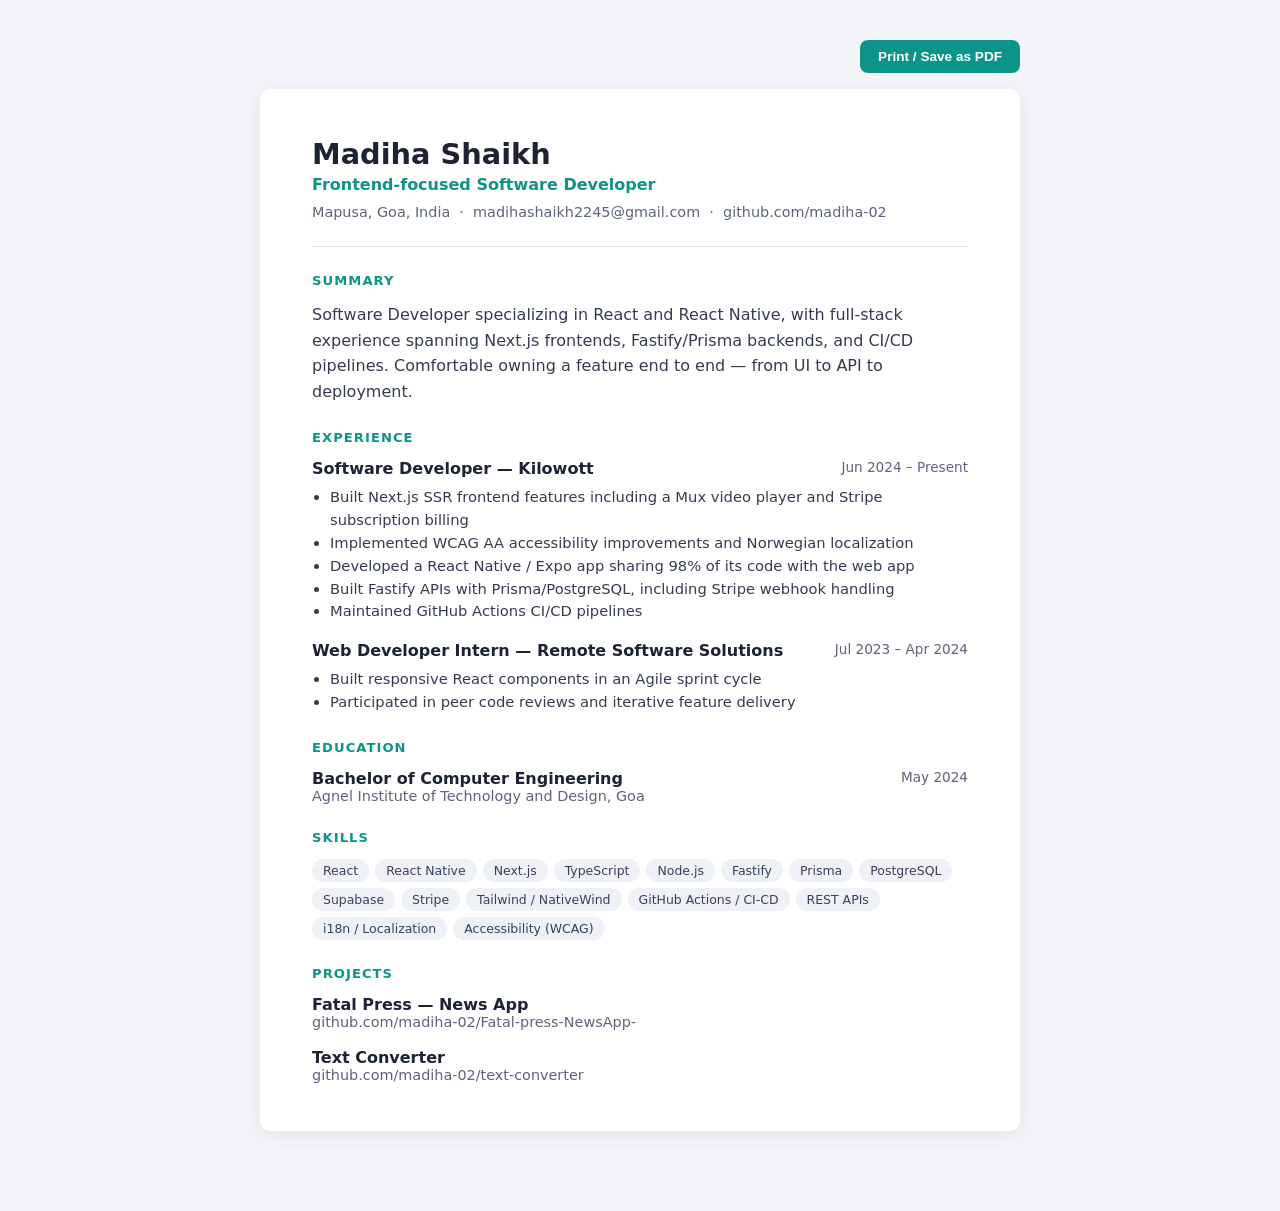
==== cv.html @ 7742baa3 "Initial dashboard site: About/Experience/Projects/Chat/Contact, cartoon avatar with cursor-tracking " ====
<!DOCTYPE html>
<html lang="en">
<head>
<meta charset="UTF-8">
<meta name="viewport" content="width=device-width, initial-scale=1.0">
<title>Madiha Shaikh — CV</title>
<style>
  :root {
    --ink: #1c2333;
    --dim: #5b6479;
    --line: #dfe3ec;
    --accent: #0d9488;
  }
  * { box-sizing: border-box; }
  body {
    font-family: 'Segoe UI', system-ui, sans-serif;
    color: var(--ink);
    background: #f4f5f8;
    margin: 0;
    padding: 40px 16px 80px;
  }
  .sheet {
    max-width: 760px;
    margin: 0 auto;
    background: #fff;
    padding: 48px 52px;
    border-radius: 10px;
    box-shadow: 0 4px 24px rgba(20,25,40,0.08);
  }
  h1 { margin: 0 0 4px; font-size: 1.8rem; }
  .title { color: var(--accent); font-weight: 600; margin: 0 0 10px; }
  .meta { color: var(--dim); font-size: 0.9rem; margin: 0; }
  .meta a { color: var(--dim); text-decoration: none; }
  hr { border: none; border-top: 1px solid var(--line); margin: 26px 0; }
  h2 {
    font-size: 0.82rem;
    text-transform: uppercase;
    letter-spacing: 0.08em;
    color: var(--accent);
    margin: 0 0 14px;
  }
  section { margin-bottom: 26px; }
  .entry { margin-bottom: 18px; }
  .entry:last-child { margin-bottom: 0; }
  .entry-head {
    display: flex;
    justify-content: space-between;
    gap: 12px;
    flex-wrap: wrap;
  }
  .entry-head strong { font-size: 1rem; }
  .entry-org { color: var(--dim); font-size: 0.9rem; }
  .entry-date { color: var(--dim); font-size: 0.85rem; white-space: nowrap; }
  ul { margin: 8px 0 0; padding-left: 18px; color: #333c4f; line-height: 1.55; font-size: 0.92rem; }
  .chips { display: flex; flex-wrap: wrap; gap: 6px; }
  .chip {
    background: #eef2f6;
    border-radius: 999px;
    padding: 4px 11px;
    font-size: 0.78rem;
    color: #33415c;
  }
  .print-bar {
    max-width: 760px;
    margin: 0 auto 16px;
    display: flex;
    justify-content: flex-end;
  }
  .print-bar button {
    background: var(--accent);
    color: #fff;
    border: none;
    padding: 9px 18px;
    border-radius: 8px;
    font-weight: 600;
    cursor: pointer;
    font-size: 0.85rem;
  }
  @media print {
    body { background: #fff; padding: 0; }
    .sheet { box-shadow: none; padding: 0; }
    .print-bar { display: none; }
  }
</style>
</head>
<body>

<div class="print-bar">
  <button onclick="window.print()">Print / Save as PDF</button>
</div>

<div class="sheet">
  <h1>Madiha Shaikh</h1>
  <p class="title">Frontend-focused Software Developer</p>
  <p class="meta">
    Mapusa, Goa, India &nbsp;·&nbsp;
    <a href="mailto:madihashaikh2245@gmail.com">madihashaikh2245@gmail.com</a> &nbsp;·&nbsp;
    <a href="https://github.com/madiha-02">github.com/madiha-02</a>
  </p>

  <hr>

  <section>
    <h2>Summary</h2>
    <p style="color:#333c4f; line-height:1.6; margin:0;">
      Software Developer specializing in React and React Native, with full-stack experience
      spanning Next.js frontends, Fastify/Prisma backends, and CI/CD pipelines. Comfortable
      owning a feature end to end — from UI to API to deployment.
    </p>
  </section>

  <section>
    <h2>Experience</h2>

    <div class="entry">
      <div class="entry-head">
        <strong>Software Developer — Kilowott</strong>
        <span class="entry-date">Jun 2024 – Present</span>
      </div>
      <ul>
        <li>Built Next.js SSR frontend features including a Mux video player and Stripe subscription billing</li>
        <li>Implemented WCAG AA accessibility improvements and Norwegian localization</li>
        <li>Developed a React Native / Expo app sharing 98% of its code with the web app</li>
        <li>Built Fastify APIs with Prisma/PostgreSQL, including Stripe webhook handling</li>
        <li>Maintained GitHub Actions CI/CD pipelines</li>
      </ul>
    </div>

    <div class="entry">
      <div class="entry-head">
        <strong>Web Developer Intern — Remote Software Solutions</strong>
        <span class="entry-date">Jul 2023 – Apr 2024</span>
      </div>
      <ul>
        <li>Built responsive React components in an Agile sprint cycle</li>
        <li>Participated in peer code reviews and iterative feature delivery</li>
      </ul>
    </div>
  </section>

  <section>
    <h2>Education</h2>
    <div class="entry">
      <div class="entry-head">
        <strong>Bachelor of Computer Engineering</strong>
        <span class="entry-date">May 2024</span>
      </div>
      <div class="entry-org">Agnel Institute of Technology and Design, Goa</div>
    </div>
  </section>

  <section>
    <h2>Skills</h2>
    <div class="chips">
      <span class="chip">React</span>
      <span class="chip">React Native</span>
      <span class="chip">Next.js</span>
      <span class="chip">TypeScript</span>
      <span class="chip">Node.js</span>
      <span class="chip">Fastify</span>
      <span class="chip">Prisma</span>
      <span class="chip">PostgreSQL</span>
      <span class="chip">Supabase</span>
      <span class="chip">Stripe</span>
      <span class="chip">Tailwind / NativeWind</span>
      <span class="chip">GitHub Actions / CI-CD</span>
      <span class="chip">REST APIs</span>
      <span class="chip">i18n / Localization</span>
      <span class="chip">Accessibility (WCAG)</span>
    </div>
  </section>

  <section style="margin-bottom:0;">
    <h2>Projects</h2>
    <div class="entry">
      <div class="entry-head"><strong>Fatal Press — News App</strong></div>
      <div class="entry-org">github.com/madiha-02/Fatal-press-NewsApp-</div>
    </div>
    <div class="entry" style="margin-top:10px;">
      <div class="entry-head"><strong>Text Converter</strong></div>
      <div class="entry-org">github.com/madiha-02/text-converter</div>
    </div>
  </section>
</div>

</body>
</html>
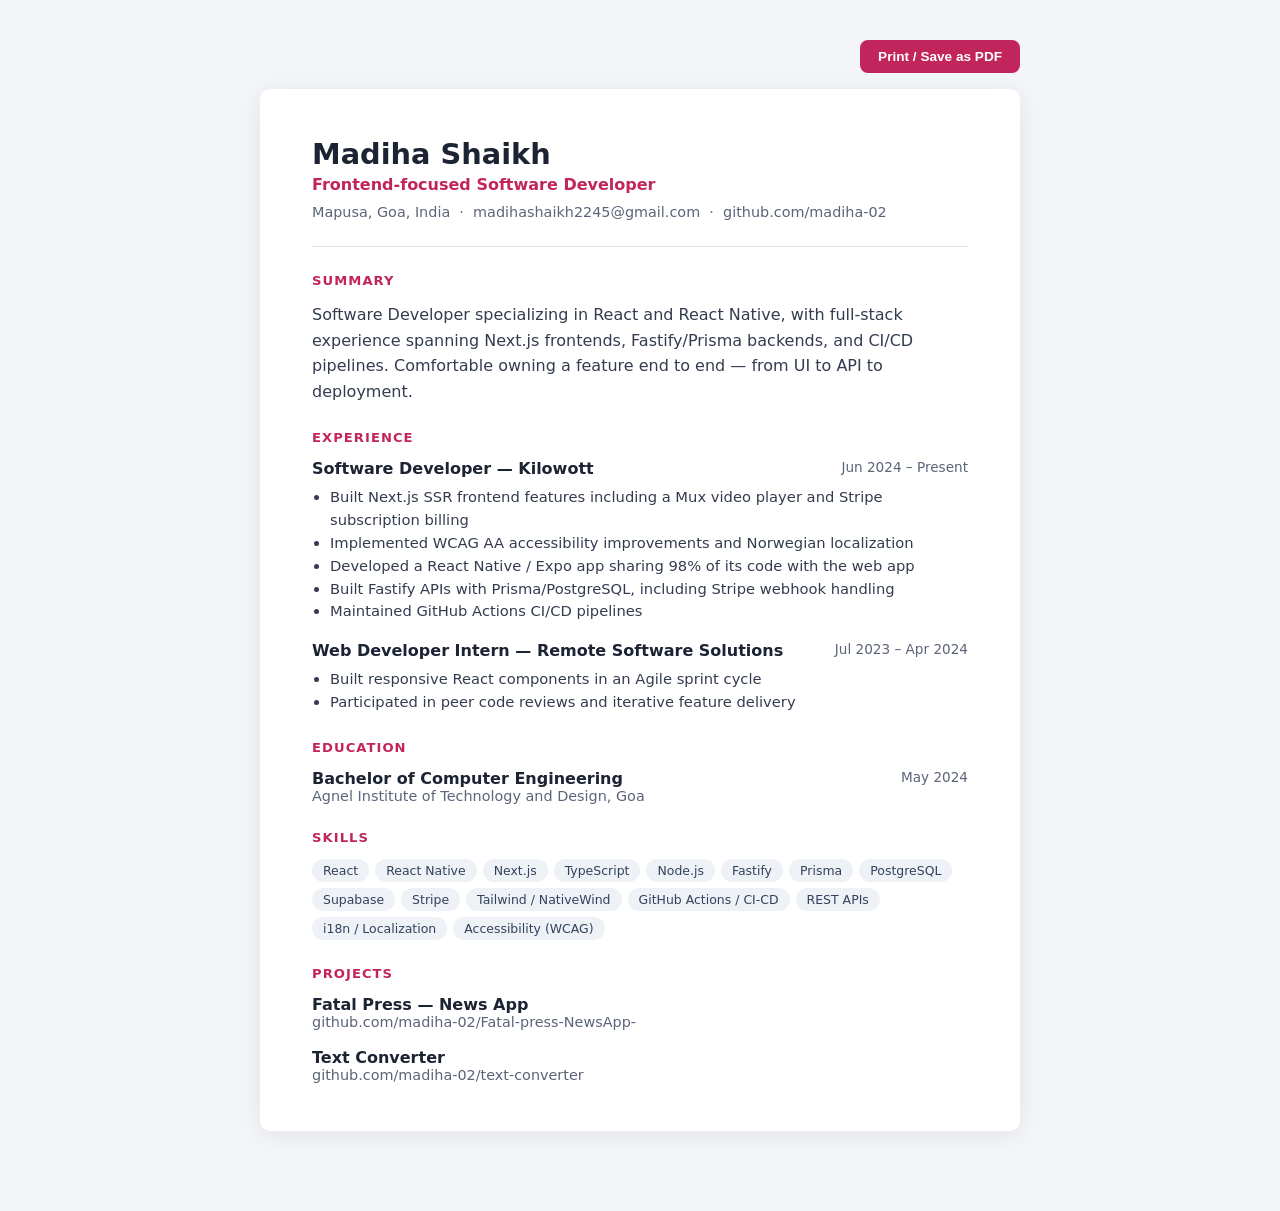
==== commit 60e7b5da: "Swap avatar for a real photo crop with overlaid tracking eyes, restyle as neon character-profile the" ====
--- a/cv.html
+++ b/cv.html
@@ -9,7 +9,7 @@
     --ink: #1c2333;
     --dim: #5b6479;
     --line: #dfe3ec;
-    --accent: #0d9488;
+    --accent: #c2255c;
   }
   * { box-sizing: border-box; }
   body {
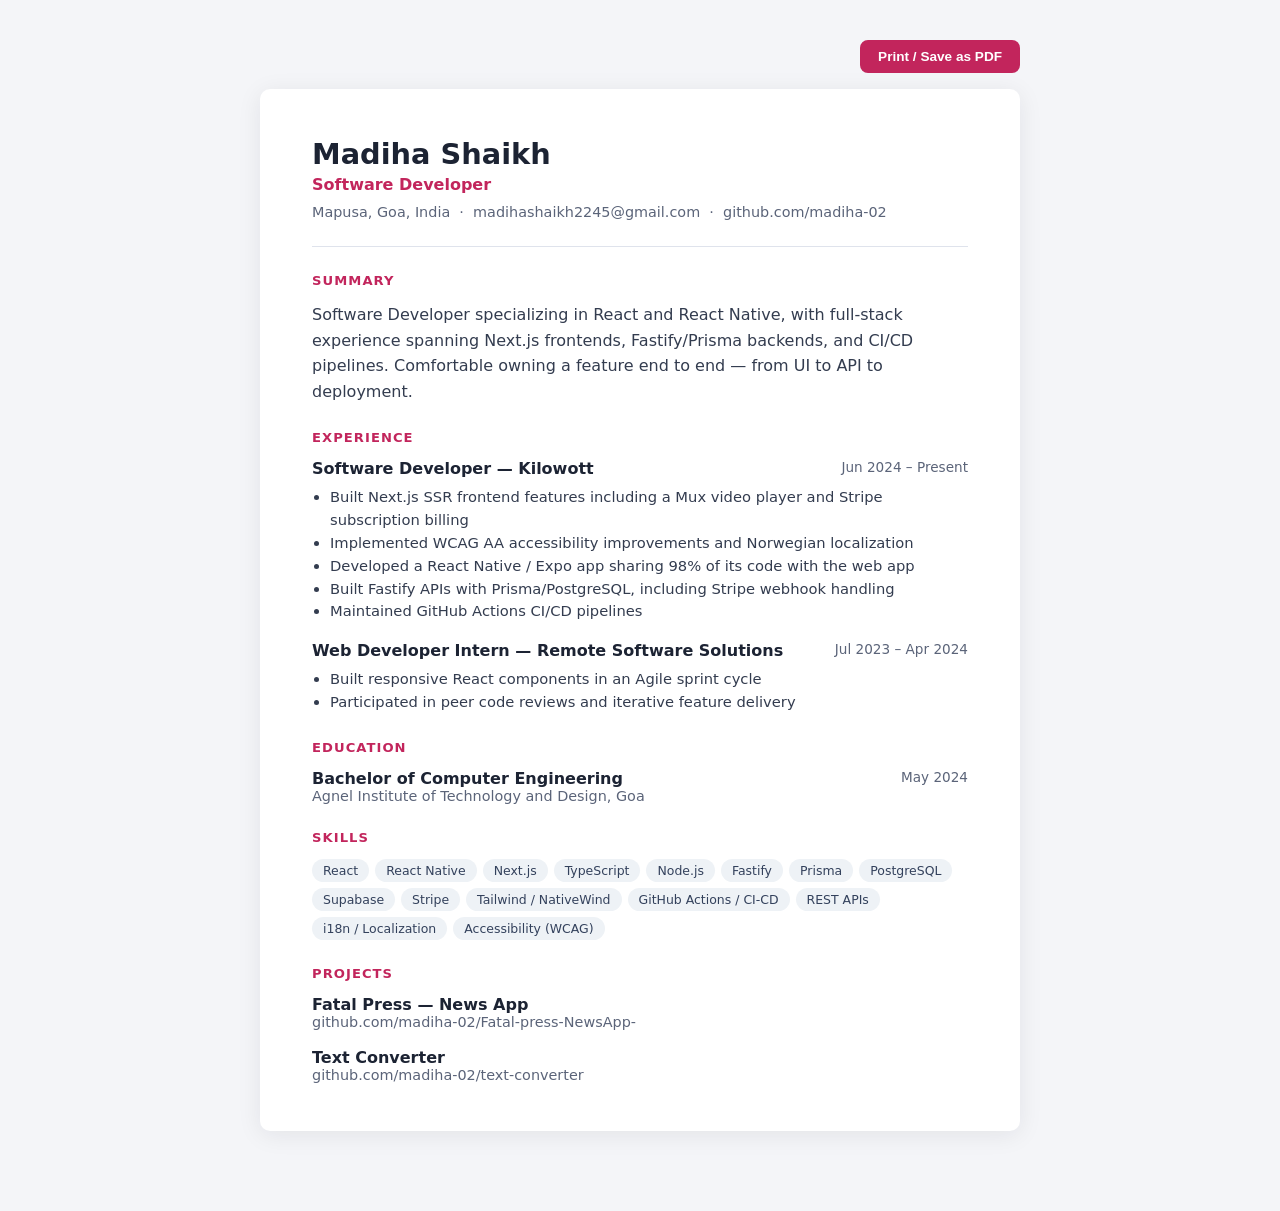
==== commit c545582f: "Simplify role title to just "Software Developer" Removed "Frontend-focused" from the sidebar badge, " ====
--- a/cv.html
+++ b/cv.html
@@ -91,7 +91,7 @@
 
 <div class="sheet">
   <h1>Madiha Shaikh</h1>
-  <p class="title">Frontend-focused Software Developer</p>
+  <p class="title">Software Developer</p>
   <p class="meta">
     Mapusa, Goa, India &nbsp;·&nbsp;
     <a href="mailto:madihashaikh2245@gmail.com">madihashaikh2245@gmail.com</a> &nbsp;·&nbsp;
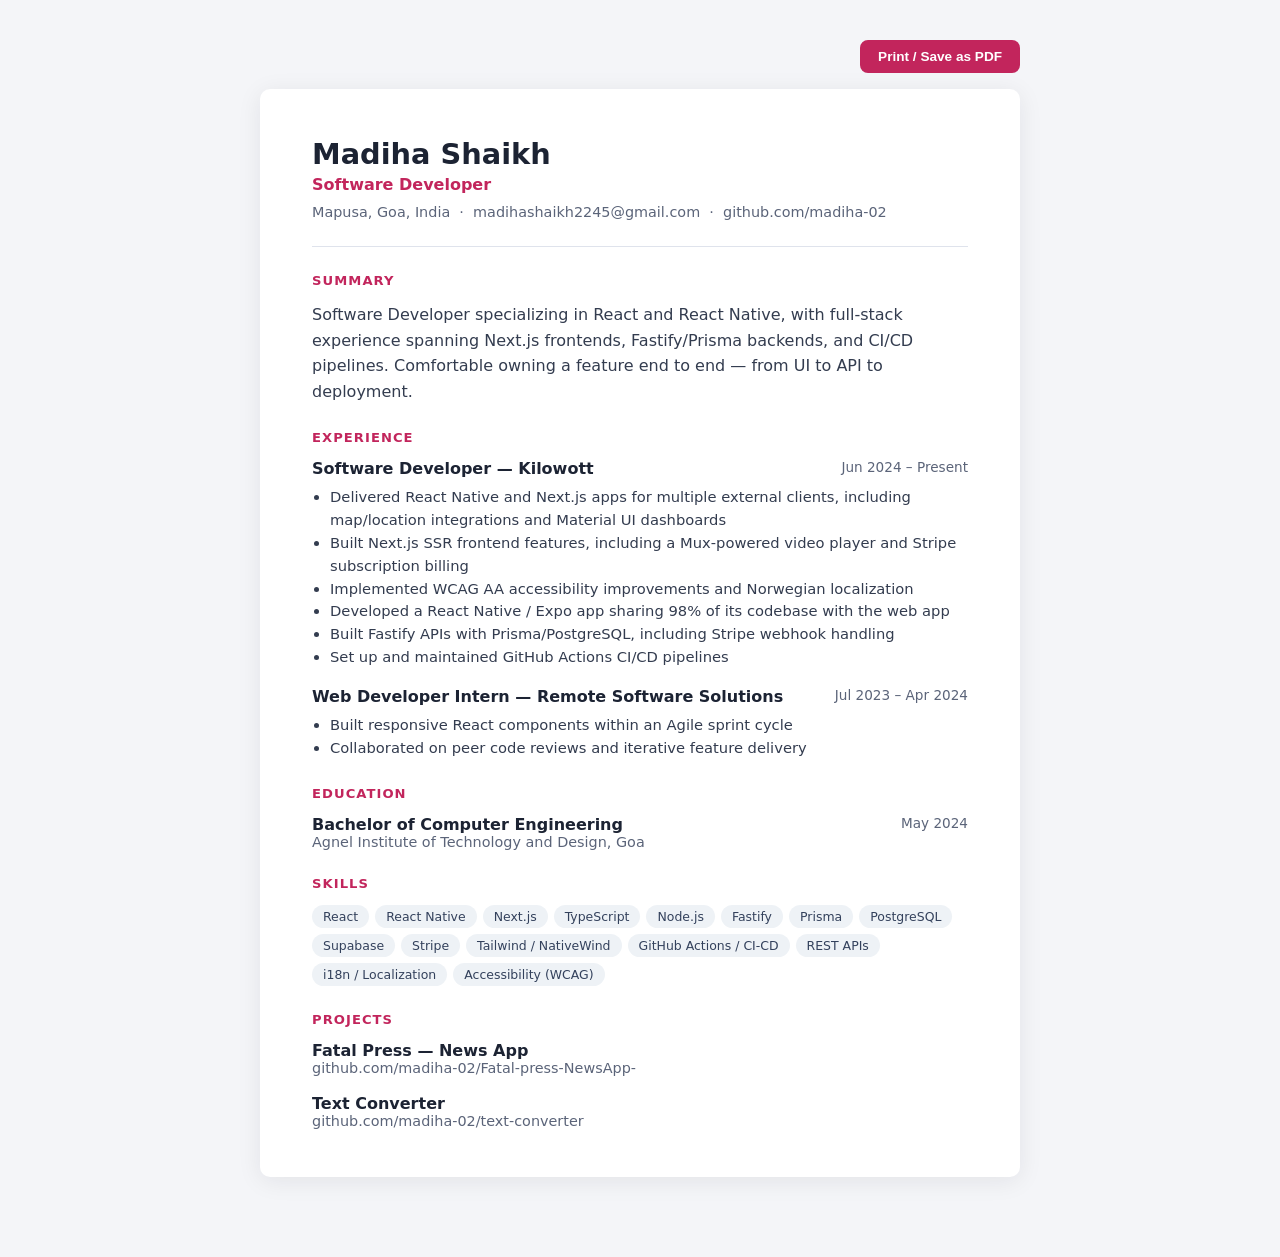
==== commit 47ba4cc7: "Add GSAP animations, group projects by type, polish experience copy - Add GSAP-powered entrance anim" ====
--- a/cv.html
+++ b/cv.html
@@ -118,11 +118,12 @@
         <span class="entry-date">Jun 2024 – Present</span>
       </div>
       <ul>
-        <li>Built Next.js SSR frontend features including a Mux video player and Stripe subscription billing</li>
+        <li>Delivered React Native and Next.js apps for multiple external clients, including map/location integrations and Material UI dashboards</li>
+        <li>Built Next.js SSR frontend features, including a Mux-powered video player and Stripe subscription billing</li>
         <li>Implemented WCAG AA accessibility improvements and Norwegian localization</li>
-        <li>Developed a React Native / Expo app sharing 98% of its code with the web app</li>
+        <li>Developed a React Native / Expo app sharing 98% of its codebase with the web app</li>
         <li>Built Fastify APIs with Prisma/PostgreSQL, including Stripe webhook handling</li>
-        <li>Maintained GitHub Actions CI/CD pipelines</li>
+        <li>Set up and maintained GitHub Actions CI/CD pipelines</li>
       </ul>
     </div>
 
@@ -132,8 +133,8 @@
         <span class="entry-date">Jul 2023 – Apr 2024</span>
       </div>
       <ul>
-        <li>Built responsive React components in an Agile sprint cycle</li>
-        <li>Participated in peer code reviews and iterative feature delivery</li>
+        <li>Built responsive React components within an Agile sprint cycle</li>
+        <li>Collaborated on peer code reviews and iterative feature delivery</li>
       </ul>
     </div>
   </section>
